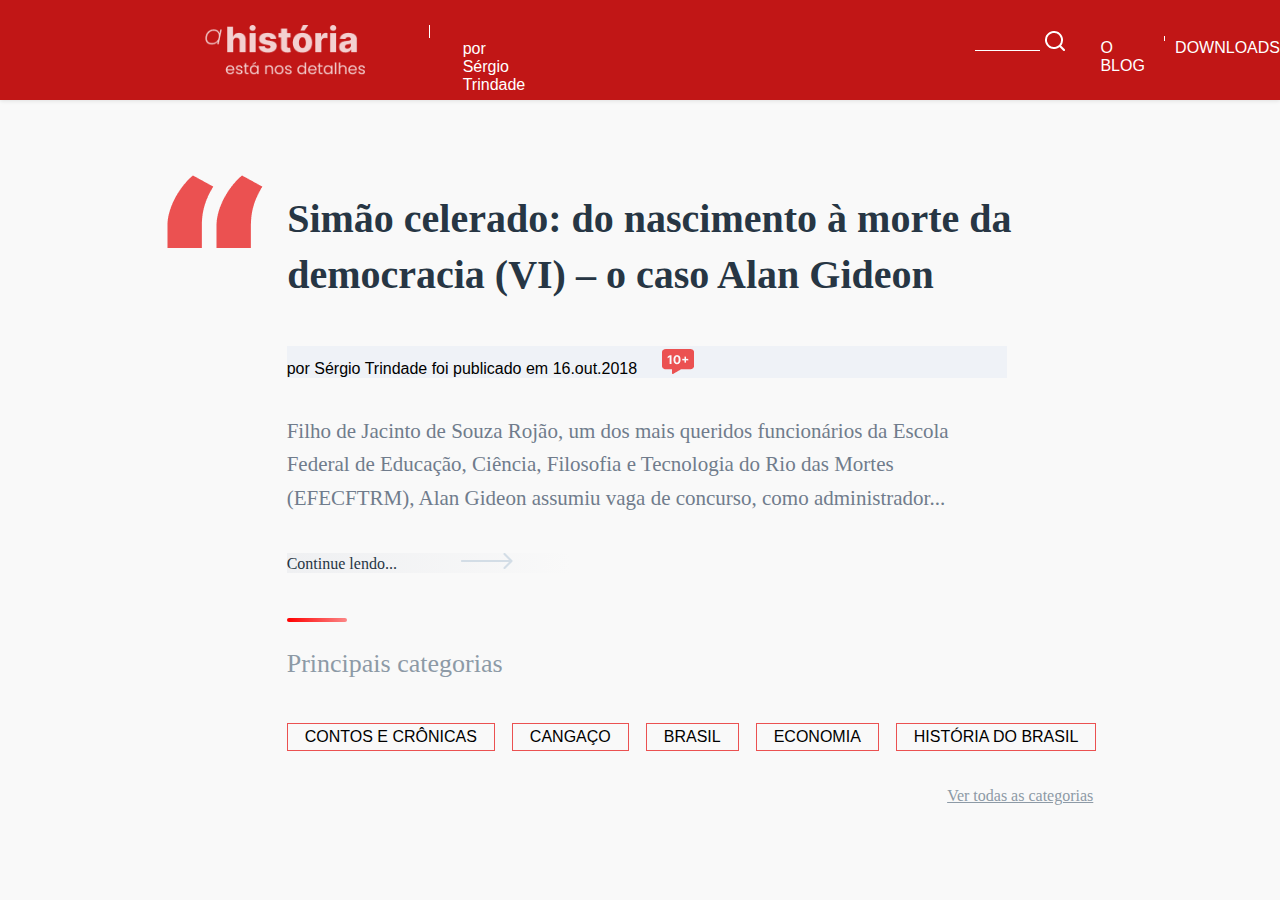
==== sites/blog/index_blog.html @ 69b4d9e1 "att" ====
<!DOCTYPE html>
<html lang="pt-br">
<head>
    <meta charset="UTF-8">
    <meta http-equiv="X-UA-Compatible" content="IE=edge">
    <meta name="viewport" content="width=device-width, initial-scale=1.0">
    <link rel="stylesheet" href="./header.css">
    <link rel="stylesheet" href="./section.css">
    <title>atv2respo</title>
</head>
<body>
    <header>
        <img class="vector-icon" src="./fts/Vector.png" alt="">
        <div class="rectangle-div"></div>
        <p class="autor">por Sérgio Trindade</p>
        <div class="rectanglelao-div"></div>
        <img class="pes-icon" src="./fts/pesquisar.png" alt="">
        <p class="opc">O BLOG</p>
        <div class="rectanglelinho-div"></div>
        <p class="opc2">DOWNLOADS</p>
    </header>

    <section>
      
        <div class="container">
            <div class="comeco">
                <img class="aspas" src="./fts/“.png" alt="">
                <h1 class="titu">Simão celerado: do nascimento à morte da democracia (VI) – o caso Alan Gideon</h1>
                <p class="auto">por Sérgio Trindade foi publicado em 16.out.2018 <img class="balao" src="./fts/balao.png" alt=""> </p>
                <p class="tex">Filho de Jacinto de Souza Rojão, um dos mais queridos funcionários da Escola Federal de Educação, Ciência, Filosofia e Tecnologia do Rio das Mortes (EFECFTRM), Alan Gideon assumiu vaga de concurso, como administrador...</p>
            </div>
            
            <div class="grad">
                    <p class="cont">Continue lendo... <img class="seta" src="./fts/Group 19.png" alt=""></p>
            </div>
            <div class="gradi"></div>
            <h2 class="cat">Principais categorias</h2>
            <div class="seco">
                <p class="sec"> CONTOS E CRÔNICAS</p>
                <p class="sec"> CANGAÇO</p>
                <p class="sec"> BRASIL</p>
                <p class="sec"> ECONOMIA</p>
                <p class="sec"> HISTÓRIA DO BRASIL</p>
            </div>
            <p class="det">Ver todas as categorias</p>

            
        </div>
    
    
    </section>



</body>
</html>
---- sites/blog/header.css ----
body {
    font-family: Arial, Helvetica, sans-serif;
    margin: 0;
    padding: 0;
    box-sizing: border-box;
    background-color: #f9f9f9;
}

header{
    width: 100%;
    position: relative;
    box-shadow: 0px 1px 4px rgba(0, 0, 0, 0.1);
    background-color: #c11616;
    height: 100px;
    display: flex
}

.rectangle-div {
    width: 50px;
    background-color: #fff;
    height: 1px;
    transform: rotate(90deg);
    transform-origin: 0 0;
    margin-top: 25px;
    margin-left: 40px;
}

.rectanglelao-div{
    width: 250px;
    background-color: #fff;
    height: 1px;
    margin-top: 50px;
    margin-left: 450px;
}

.rectanglelinho-div{
    width: 20px;
    background-color: #fff;
    height: 1px;
    transform: rotate(90deg);
    transform-origin: 0 0;
    margin-top: 36px;
    margin-left: 20px;
}

.vector-icon {
   width: 180px;
   height: 50px;
   padding: 25px;
   margin-left: 180px;
}

.autor{
    color: #fff;
    margin-top: 40px;
    margin-left: 20px;
}

.pes-icon{
    height: 20px;
    width: 20px;
    margin-top: 31px;
    margin-left: 5px;
}

.opc{
    color: #fff;
    margin-top: 39px;
    margin-left: 35px;
}

.opc2{
    color: #fff;
    margin-top: 39px;
    margin-left: 5px;
}
---- sites/blog/section.css ----
section{
    width: 100%;
    display: flex;
    justify-content: center;
}

.comeco{
    
}

.aspas{
    margin-top: 75px;
    position: relative;
    max-width: 100%;
    overflow: hidden;
    padding-right: 20px;
    padding-bottom: 40px;
}

.titu{
    width: 787px;
    position: relative;
    font-size: 40px;
    line-height: 140%;
    font-weight: 800;
    font-family: Inter;
    color: #273644;
    text-align: left;
    display: inline-block;
}

.auto{
    background-color: #EFF2F7;
    width: 720px;
    margin-left: 120px;

}

.balao{
    margin-left: 20px;
    margin-top: 3px;
}

.tex{
    width: 720px;
    margin-left: 120px;
    position: relative;
    font-size: 21px;
    line-height: 160%;
    font-family: Inter;
    color: #707c8c;
    text-align: left;
    display: inline-block;
}

.grad{
    background: linear-gradient(90deg, #eff0f2, rgba(249, 250, 252, 0));
    margin-left: 120px;
    width: 30%;
}

.cont{
    font-size: 16px;
    line-height: 120%;
    font-weight: 300;
    font-family: Inter;
    color: #273644;
}

.seta{
    margin-left: 60px;
}

.gradi{
    width: 60px;
    border-radius: 5px;
    background: linear-gradient(90deg, #ff0000, rgba(255, 0, 0, 0.46));
    height: 4px;
    margin-left: 120px;
    margin-top: 45px;
}

.cat{
    width: 787px;
    font-size: 26px;
    line-height: 160%;
    font-weight: 300;
    font-family: Inter;
    color: #8d9aa6;
    margin-left: 120px;
}

.seco{
    display: flex;
    margin-left: 120px;
}

.sec{
    border: 1px solid #eb5151;
    padding: 4px 17px;
    margin-right: 17px;
    
}

.det{
    font-size: 16px;
    text-decoration: underline;
    line-height: 160%;
    font-weight: 300;
    font-family: Inter;
    color: #8d9aa6;
    text-align: right;
    margin-right: 20px;
}
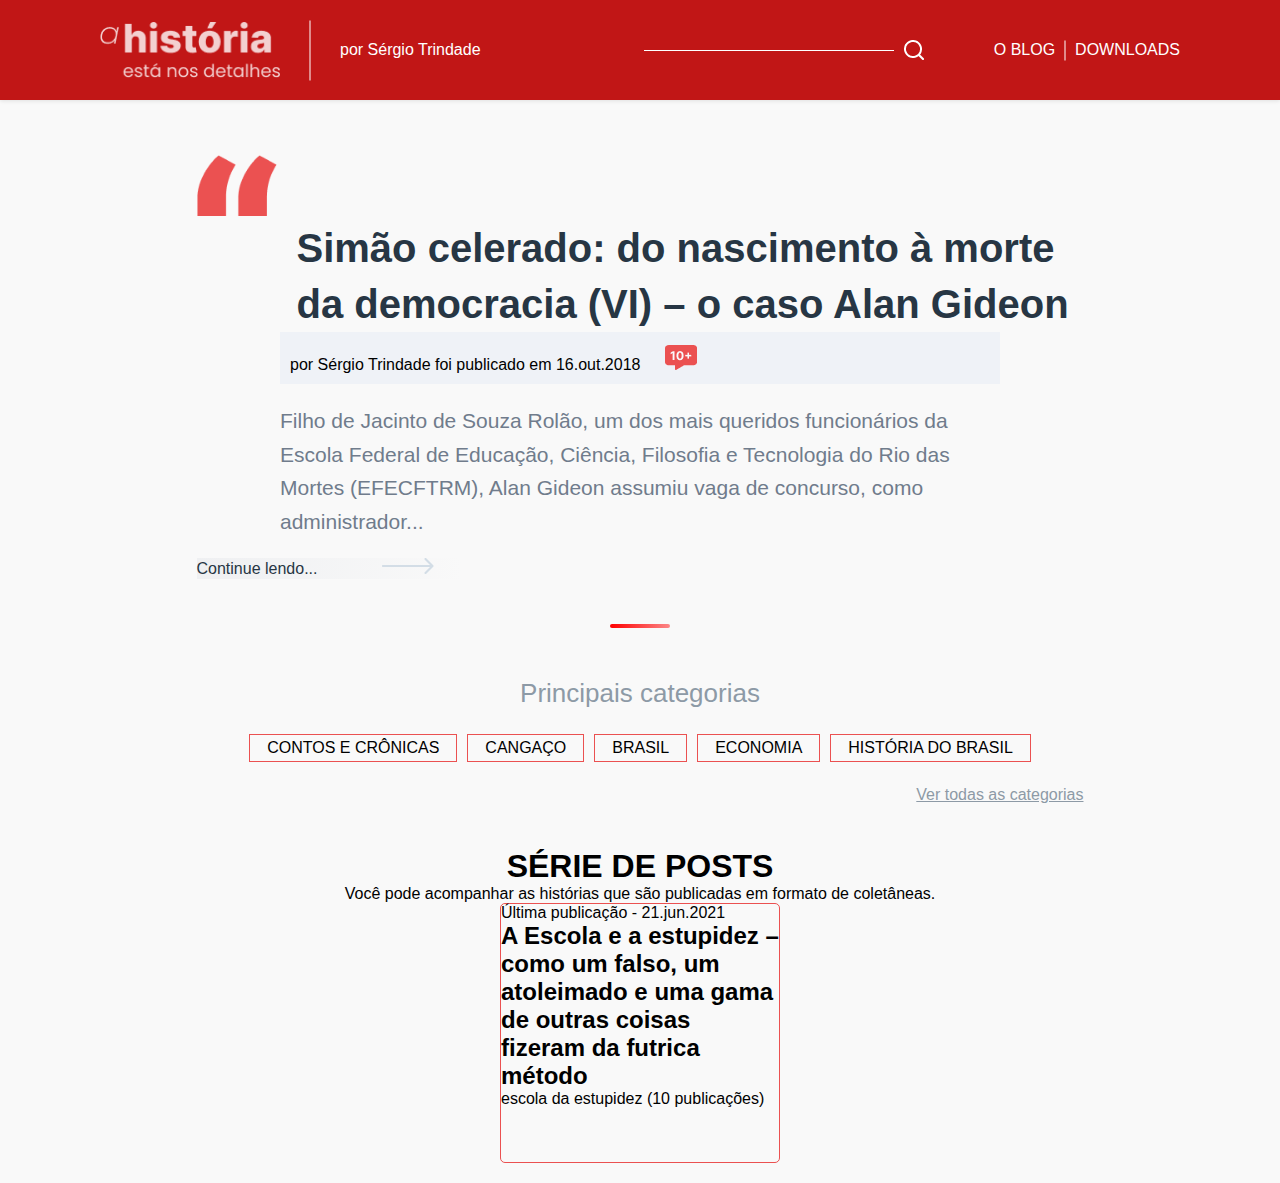
==== commit 9d7a440d: "att" ====
--- a/sites/blog/index_blog.html
+++ b/sites/blog/index_blog.html
@@ -6,28 +6,41 @@
     <meta name="viewport" content="width=device-width, initial-scale=1.0">
     <link rel="stylesheet" href="./header.css">
     <link rel="stylesheet" href="./section.css">
+    <link rel="stylesheet" href="./posts.css">
     <title>atv2respo</title>
 </head>
 <body>
     <header>
-        <img class="vector-icon" src="./fts/Vector.png" alt="">
-        <div class="rectangle-div"></div>
-        <p class="autor">por Sérgio Trindade</p>
-        <div class="rectanglelao-div"></div>
-        <img class="pes-icon" src="./fts/pesquisar.png" alt="">
-        <p class="opc">O BLOG</p>
-        <div class="rectanglelinho-div"></div>
-        <p class="opc2">DOWNLOADS</p>
+
+        <div class="part1">
+            <img class="vector-icon" src="./fts/Vector.png" alt="">
+                <div class="rectangle-div"></div>
+            <p class="autor">por Sérgio Trindade</p>
+        </div>
+
+        <div class="part2">
+            <div class="rectanglelao-div"></div>
+            <div class="pes-icon">
+            <img src="./fts/pesquisar.png" alt="">
+            </div>
+            <p class="opc">O BLOG</p>
+            <div class="rectanglelinho-div"></div>
+            <p class="opc2">DOWNLOADS</p>
+        </div>
+
     </header>
 
     <section>
       
         <div class="container">
             <div class="comeco">
+                <div class="ap">
                 <img class="aspas" src="./fts/“.png" alt="">
                 <h1 class="titu">Simão celerado: do nascimento à morte da democracia (VI) – o caso Alan Gideon</h1>
+                </div>
+
                 <p class="auto">por Sérgio Trindade foi publicado em 16.out.2018 <img class="balao" src="./fts/balao.png" alt=""> </p>
-                <p class="tex">Filho de Jacinto de Souza Rojão, um dos mais queridos funcionários da Escola Federal de Educação, Ciência, Filosofia e Tecnologia do Rio das Mortes (EFECFTRM), Alan Gideon assumiu vaga de concurso, como administrador...</p>
+                <p class="tex">Filho de Jacinto de Souza Rolão, um dos mais queridos funcionários da Escola Federal de Educação, Ciência, Filosofia e Tecnologia do Rio das Mortes (EFECFTRM), Alan Gideon assumiu vaga de concurso, como administrador...</p>
             </div>
             
             <div class="grad">
@@ -51,6 +64,25 @@
     </section>
 
 
+    <section class="posts">
+        <h1>SÉRIE DE POSTS</h1>
+        <P class="not"> Você pode acompanhar as histórias que são publicadas em formato de coletâneas.</P>
+
+        <div class="blo">
+            <div class="bloc"> 
+                <p>Última publicação - 21.jun.2021</p>
+                <h2>A Escola e a estupidez – como um falso, um atoleimado e uma gama de outras coisas fizeram da futrica método</h2>
+                <div class="divis"></div>
+                <p>escola da estupidez (10 publicações)</p>
+            </div>
+
+        </div>
+
+
+    </section>
+
+
+
 
 </body>
 </html>--- a/sites/blog/header.css
+++ b/sites/blog/header.css
@@ -1,76 +1,106 @@
+* {
+    box-sizing: border-box;
+    margin: 0;
+    padding: 0;
+}
+
 body {
     font-family: Arial, Helvetica, sans-serif;
-    margin: 0;
-    padding: 0;
-    box-sizing: border-box;
     background-color: #f9f9f9;
 }
 
-header{
+header {
     width: 100%;
-    position: relative;
+    height: 100px;
+    display: flex;
+    align-items: center;
+    justify-content: space-between;
+    background-color: #c11616;
     box-shadow: 0px 1px 4px rgba(0, 0, 0, 0.1);
-    background-color: #c11616;
-    height: 100px;
-    display: flex
+}
+
+.part1{
+padding: 100px;
+display: flex;
+align-items: center;
+}
+
+.part2{
+    display: flex;
+    padding: 0px 100px 0px 0px;
+    align-items: center;
+}
+
+.vector-icon {
+    width: 180px;
+    height: auto;
 }
 
 .rectangle-div {
-    width: 50px;
+    width: 30px;
+    height: 1px;
     background-color: #fff;
-    height: 1px;
     transform: rotate(90deg);
-    transform-origin: 0 0;
-    margin-top: 25px;
-    margin-left: 40px;
+    padding: 0px 0px 0px 60px;
+
 }
 
-.rectanglelao-div{
+.rectanglelao-div {
     width: 250px;
+    height: 1px;
     background-color: #fff;
-    height: 1px;
-    margin-top: 50px;
-    margin-left: 450px;
 }
 
-.rectanglelinho-div{
+.rectanglelinho-div {
     width: 20px;
+    height: 1px;
     background-color: #fff;
-    height: 1px;
     transform: rotate(90deg);
-    transform-origin: 0 0;
-    margin-top: 36px;
-    margin-left: 20px;
 }
 
-.vector-icon {
-   width: 180px;
-   height: 50px;
-   padding: 25px;
-   margin-left: 180px;
+.autor, .opc, .opc2 {
+    color: #fff;
+    font-size: 16px;
 }
 
-.autor{
-    color: #fff;
-    margin-top: 40px;
-    margin-left: 20px;
+.pes-icon {
+    height: 20px;
+    width: 20px;
+    align-items: center;
+    padding-right: 90px;
+    padding-left: 10px;
 }
 
-.pes-icon{
-    height: 20px;
-    width: 20px;
-    margin-top: 31px;
-    margin-left: 5px;
+@media (max-width: 768px) {
+    header {
+        flex-direction: column;
+        height: auto;
+        padding: 10px;
+        align-items: center;
+        text-align: center;
+    }
+
+    .vector-icon {
+        margin: 10px 0;
+        width: 150px;
+    }
+
+    .autor, .opc, .opc2 {
+        font-size: 14px;
+        margin-top: 10px;
+    }
+
+    .rectangle-div, .rectanglelao-div, .rectanglelinho-div {
+        display: none; 
+    }
 }
 
-.opc{
-    color: #fff;
-    margin-top: 39px;
-    margin-left: 35px;
-}
+@media (max-width: 480px) {
+    .vector-icon {
+        width: 120px;
+    }
 
-.opc2{
-    color: #fff;
-    margin-top: 39px;
-    margin-left: 5px;
+    .autor, .opc, .opc2 {
+        font-size: 12px;
+    }
 }--- a/sites/blog/section.css
+++ b/sites/blog/section.css
@@ -1,114 +1,168 @@
-section{
+section {
     width: 100%;
     display: flex;
     justify-content: center;
+    flex-direction: column;
+    align-items: center;
+    padding: 20px;
 }
 
-.comeco{
-    
+.ap{
+    display: flex;
 }
 
-.aspas{
-    margin-top: 75px;
-    position: relative;
-    max-width: 100%;
-    overflow: hidden;
+.aspas {
+    margin-top: 35px;
+    width: 100px;
+    height: 100%;
     padding-right: 20px;
     padding-bottom: 40px;
+    text-align: center;
 }
 
-.titu{
-    width: 787px;
-    position: relative;
+.titu {
+    width: 100%;
+    max-width: 787px;
     font-size: 40px;
     line-height: 140%;
     font-weight: 800;
-    font-family: Inter;
+    font-family: Inter, sans-serif;
     color: #273644;
     text-align: left;
-    display: inline-block;
+    padding-top: 100px;
 }
 
-.auto{
+.auto {
     background-color: #EFF2F7;
-    width: 720px;
-    margin-left: 120px;
-
+    width: 100%;
+    max-width: 720px;
+    margin: 0 auto;
+    padding: 10px;
 }
 
-.balao{
+.balao {
     margin-left: 20px;
     margin-top: 3px;
 }
 
-.tex{
-    width: 720px;
-    margin-left: 120px;
-    position: relative;
+.tex {
+    width: 100%;
+    max-width: 720px;
     font-size: 21px;
     line-height: 160%;
-    font-family: Inter;
+    font-family: Inter, sans-serif;
     color: #707c8c;
     text-align: left;
-    display: inline-block;
+    margin: 20px auto;
 }
 
-.grad{
+.grad {
     background: linear-gradient(90deg, #eff0f2, rgba(249, 250, 252, 0));
-    margin-left: 120px;
     width: 30%;
+    max-width: 300px;
+    
 }
 
-.cont{
+.cont {
     font-size: 16px;
     line-height: 120%;
     font-weight: 300;
-    font-family: Inter;
+    font-family: Inter, sans-serif;
     color: #273644;
 }
 
-.seta{
+.seta {
     margin-left: 60px;
 }
 
-.gradi{
+.gradi {
     width: 60px;
     border-radius: 5px;
     background: linear-gradient(90deg, #ff0000, rgba(255, 0, 0, 0.46));
     height: 4px;
-    margin-left: 120px;
-    margin-top: 45px;
+    margin: 45px auto;
 }
 
-.cat{
-    width: 787px;
+.cat {
+    width: 100%;
+    max-width: 787px;
     font-size: 26px;
     line-height: 160%;
     font-weight: 300;
-    font-family: Inter;
+    font-family: Inter, sans-serif;
     color: #8d9aa6;
-    margin-left: 120px;
+    text-align: center;
+    margin: 20px auto;
 }
 
-.seco{
+.seco {
     display: flex;
-    margin-left: 120px;
+    flex-wrap: wrap;
+    justify-content: center;
+    gap: 10px;
+    margin: 20px auto;
 }
 
-.sec{
+.sec {
     border: 1px solid #eb5151;
     padding: 4px 17px;
-    margin-right: 17px;
-    
 }
 
-.det{
+.det {
     font-size: 16px;
     text-decoration: underline;
     line-height: 160%;
     font-weight: 300;
-    font-family: Inter;
+    font-family: Inter, sans-serif;
     color: #8d9aa6;
     text-align: right;
-    margin-right: 20px;
-}+    margin-top: 10px;
+}
+
+@media (max-width: 768px) {
+    .titu {
+        font-size: 32px;
+        text-align: center;
+    }
+
+    .tex {
+        font-size: 18px;
+        text-align: center;
+    }
+
+    .grad {
+        width: 50%;
+    }
+
+    .cat {
+        font-size: 22px;
+    }
+}
+
+@media (max-width: 480px) {
+    .titu {
+        font-size: 24px;
+    }
+
+    .tex {
+        font-size: 16px;
+    }
+
+    .grad {
+        width: 70%;
+    }
+
+    .cat {
+        font-size: 18px;
+    }
+
+    .seco {
+        flex-direction: column;
+        align-items: center;
+    }
+
+    .sec {
+        width: 80%;
+        text-align: center;
+    }
+}
--- a/sites/blog/posts.css
+++ b/sites/blog/posts.css
@@ -0,0 +1,6 @@
+.blo{
+    width: 280px;
+    height: 260px;
+    border-radius: 5px;
+    border: 1px solid #eb5151;
+}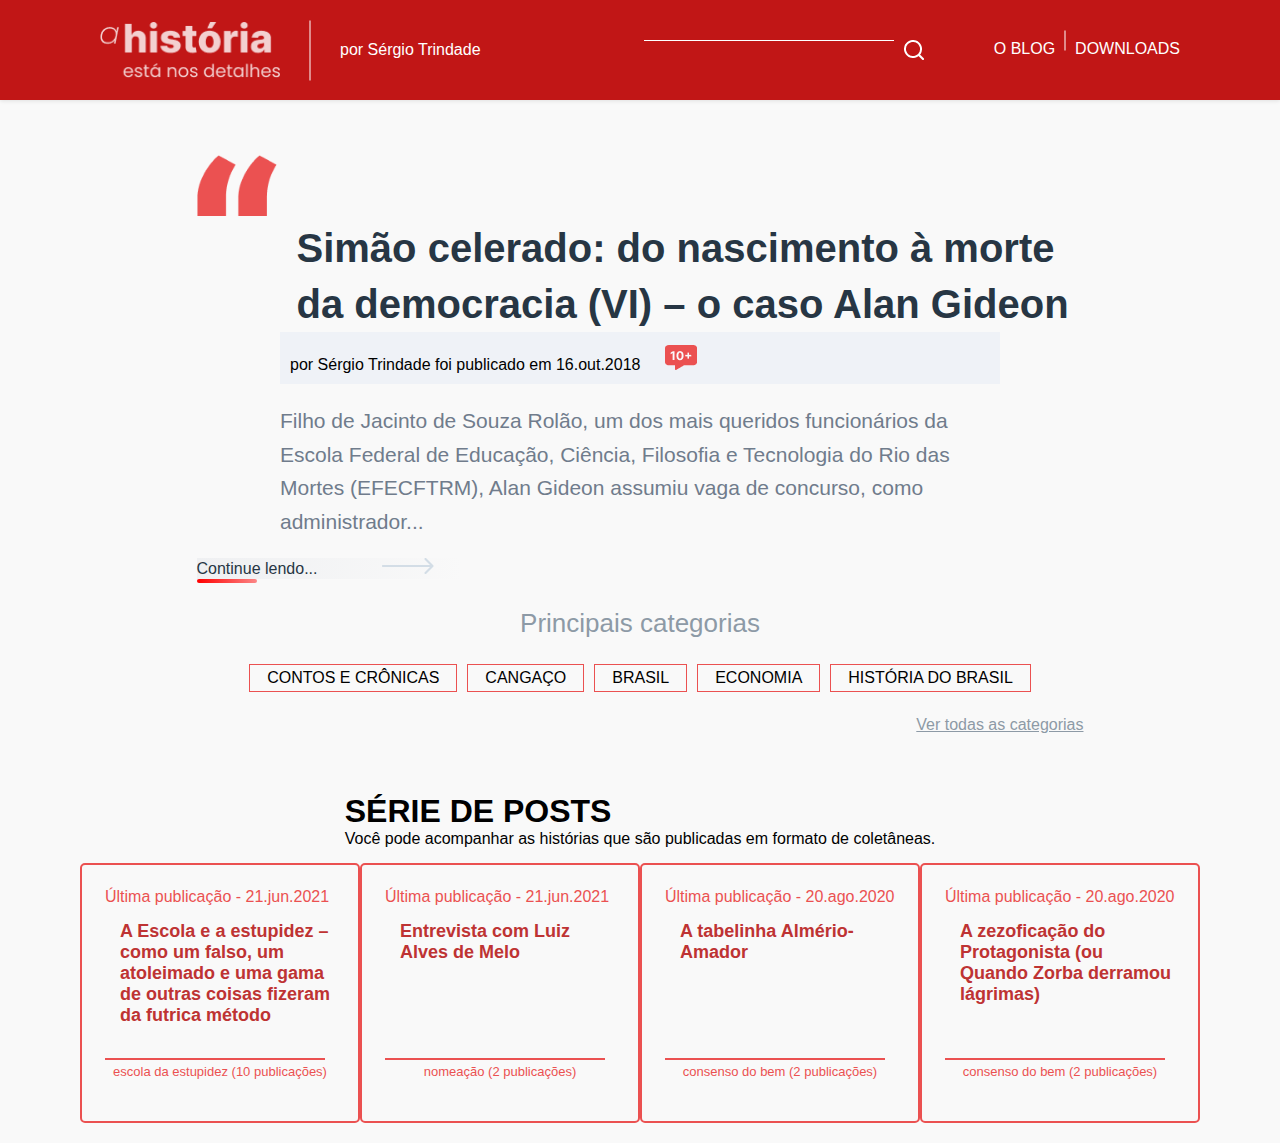
==== commit 45b8e4e8: "att" ====
--- a/sites/blog/index_blog.html
+++ b/sites/blog/index_blog.html
@@ -65,15 +65,48 @@
 
 
     <section class="posts">
-        <h1>SÉRIE DE POSTS</h1>
-        <P class="not"> Você pode acompanhar as histórias que são publicadas em formato de coletâneas.</P>
+        
+        <div class="pik">
+            <h1 class="po">SÉRIE DE POSTS</h1>
+            <P class="not"> Você pode acompanhar as histórias que são publicadas em formato de coletâneas.</P>
+         </div>
+       
+    <div class="blo">
+            <div class="bloc"> 
+                <p class="ver">Última publicação - 21.jun.2021</p>
+                <h2 class="contl">A Escola e a estupidez – como um falso, um atoleimado e uma gama de outras coisas fizeram da futrica método</h2>
+                <div class="linha">
+                <div class="divis"></div>
+                </div>
+                <p class="es">escola da estupidez (10 publicações)</p>
+            </div>
 
-        <div class="blo">
             <div class="bloc"> 
-                <p>Última publicação - 21.jun.2021</p>
-                <h2>A Escola e a estupidez – como um falso, um atoleimado e uma gama de outras coisas fizeram da futrica método</h2>
+                <p class="ver">Última publicação - 21.jun.2021</p>
+                <h2 class="contl">Entrevista com Luiz Alves de Melo</h2>
+                <div class="linha">
+                <div class="divis">
+                </div>
+                </div>
+                <p class="es">nomeação (2 publicações)</p>
+            </div>
+
+            <div class="bloc"> 
+                <p class="ver">Última publicação - 20.ago.2020</p>
+                <h2 class="contl">A tabelinha Almério-Amador</h2>
+                <div class="linha">
                 <div class="divis"></div>
-                <p>escola da estupidez (10 publicações)</p>
+                </div>
+                <p class="es">consenso do bem (2 publicações)</p>
+            </div>
+
+            <div class="bloc"> 
+                <p class="ver">Última publicação - 20.ago.2020</p>
+                <h2 class="contl">A zezoficação do Protagonista (ou Quando Zorba derramou lágrimas)</h2>
+                <div class="linha">
+                <div class="divis"></div>
+                </div>
+                <p class="es">consenso do bem (2 publicações)</p>
             </div>
 
         </div>
--- a/sites/blog/header.css
+++ b/sites/blog/header.css
@@ -28,7 +28,7 @@
 .part2{
     display: flex;
     padding: 0px 100px 0px 0px;
-    align-items: center;
+    
 }
 
 .vector-icon {
@@ -56,6 +56,7 @@
     height: 1px;
     background-color: #fff;
     transform: rotate(90deg);
+    align-items: center;
 }
 
 .autor, .opc, .opc2 {
--- a/sites/blog/section.css
+++ b/sites/blog/section.css
@@ -80,7 +80,7 @@
     border-radius: 5px;
     background: linear-gradient(90deg, #ff0000, rgba(255, 0, 0, 0.46));
     height: 4px;
-    margin: 45px auto;
+    
 }
 
 .cat {
--- a/sites/blog/posts.css
+++ b/sites/blog/posts.css
@@ -1,6 +1,56 @@
+.posts{
+        width: 100%;
+}
+
+.pik{
+    padding: 15px;
+}
+
 .blo{
+    display: flex;
+    box-sizing: border-box;
+    align-items: center;
+}
+
+.bloc{
     width: 280px;
     height: 260px;
     border-radius: 5px;
+    padding: 23px;
+    border: 2px solid #eb5151;
+}
+
+.ver{
+    color: #eb5151;
+    text-align: center;
+    display: inline-block;
+    position: relative;
+}
+
+.contl{
+    color: #be3333;
+    text-align: center;
+    font-size: large;
+    font-weight: bolder;
+    text-align: left;
+    height: 125px;
+    width: 245px;
+    padding: 15px;
+}
+
+.linha{
+    padding-top: 15px;
+}
+
+.divis{
     border: 1px solid #eb5151;
+    width: 220px;
+    display: inline-block;
+    position: relative;
+}
+
+.es{
+    color: #eb5151;
+    text-align: center;
+    font-size: small;
 }